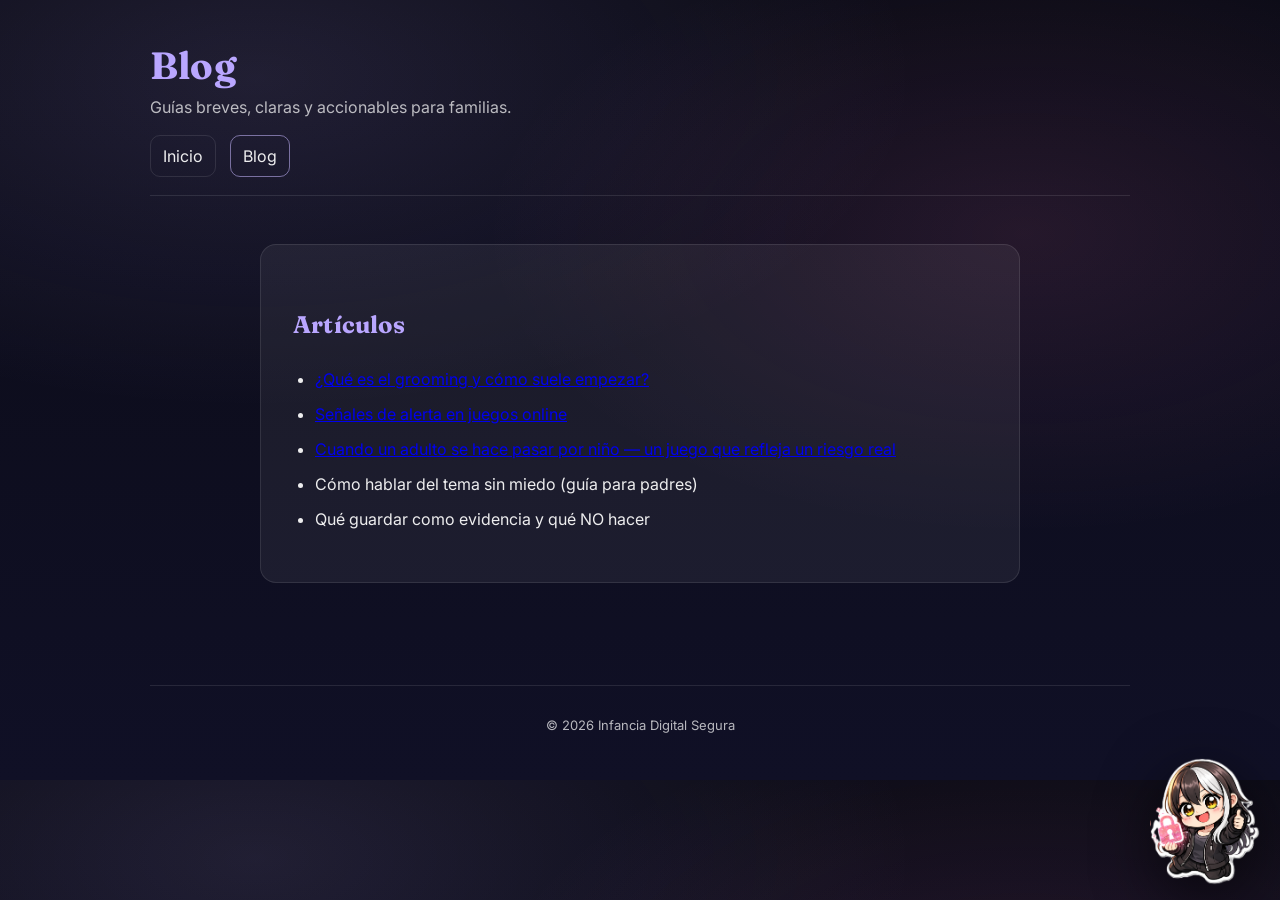
==== blog.html @ 74f25259 "1.5.0 DOMINIO!!!" ====
<!DOCTYPE html>
<html lang="es">
<head>
  <meta charset="UTF-8" />
  <meta name="viewport" content="width=device-width, initial-scale=1.0" />
  <link rel="icon" type="image/png" href="assets/favicon.png">

  <title>Blog | Infancia Digital Segura</title>

  <link rel="canonical" href="https://proyectodeva.com.ar/blog.html">

  <link rel="preconnect" href="https://fonts.googleapis.com">
  <link rel="preconnect" href="https://fonts.gstatic.com" crossorigin>
  <link href="https://fonts.googleapis.com/css2?family=Fraunces:opsz,wght@9..144,600;9..144,700&family=Inter:wght@400;500;600&display=swap" rel="stylesheet">

<meta property="og:title" content="Infancia Digital Segura">
<meta property="og:description" content="Guías claras para familias: señales de alerta, prevención y acompañamiento.">
<meta property="og:type" content="website">
<meta property="og:url" content="https://proyectodeva.com.ar/blog.html">
<meta property="og:image" content="https://proyectodeva.com.ar/assets/og.png">

<meta name="twitter:card" content="summary_large_image">
<meta name="twitter:image" content="https://proyectodeva.com.ar/assets/og.png">
<meta name="twitter:title" content="Infancia Digital Segura">
<meta name="twitter:description" content="Guías claras para familias: señales de alerta, prevención y acompañamiento.">

  <link rel="stylesheet" href="style.css" />

  <script defer src="https://cloud.umami.is/script.js"
        data-website-id="581198da-6746-4ecf-85ae-445f8507fffd">
  </script>
</head>

<body>
<a class="deva-float" href="deva.html" aria-label="Conocer a Deva">
  <img src="assets/deva-sticker.png" alt="Deva, guardiana del proyecto">
</a>

  <header class="container header">
    <div class="brand">
      <h1>Blog</h1>
      <p class="subtitle">Guías breves, claras y accionables para familias.</p>
    </div>

    <nav class="nav">
      <a href="index.html">Inicio</a>
      <a class="active" href="blog.html">Blog</a>
    </nav>
  </header>

  <main class="container">
    <section class="card">
      <h2>Artículos</h2>
      <ul class="list">
        <li>
             <a href="posts/grooming-como-empieza.html">
                 ¿Qué es el grooming y cómo suele empezar?
             </a>
        </li>
        <li>
          <a href="posts/senales-alerta-juegos-online.html">
            Señales de alerta en juegos online
          </a>
        </li>
         <li>
            <a href="posts/adultos-haciendose-pasar-por-ninos.html">
             Cuando un adulto se hace pasar por niño — un juego que refleja un riesgo real
            </a>
      </li>
        <li>Cómo hablar del tema sin miedo (guía para padres)</li>
        <li>Qué guardar como evidencia y qué NO hacer</li>
      </ul>
    </section>
  </main>

  <footer class="container footer">
    <p class="muted small">© <span id="year"></span> Infancia Digital Segura</p>
  </footer>

  <script>
    document.getElementById("year").textContent = new Date().getFullYear();
  </script>
</body>
</html>
---- style.css ----
:root {
  /* Base “noche suave” */
  --bg: #0b0b16;
  --bg-2: #101026;

  /* Superficies/cards */
  --card: rgba(255, 255, 255, 0.06);
  --card-2: rgba(255, 255, 255, 0.08);

  /* Bordes/sombras */
  --border: rgba(255, 255, 255, 0.10);
  --shadow: 0 16px 40px rgba(0, 0, 0, 0.35);

  /* Texto */
  --text: rgba(255, 255, 255, 0.92);
  --muted: rgba(255, 255, 255, 0.70);

  /* Acentos */
  --lavender: #b9a6ff;
  --pink: #ff7bbf;
  --accent: var(--lavender);
  --accent-2: var(--pink);

  /* Glow */
  --glow: 0 0 0 3px rgba(185, 166, 255, 0.18);

  /* Fuentes */
  --font-body: "Inter", system-ui, -apple-system, Segoe UI, Roboto, Arial, sans-serif;
  --font-title: "Fraunces", ui-serif, Georgia, "Times New Roman", serif;
}

h1, h2, h3, .brand h1 {
  font-family: var(--font-title);
  letter-spacing: 0.2px;
}

*{ box-sizing: border-box; }

body{
  margin: 0;
  font-family: var(--font-body); 
  background: radial-gradient(1200px 600px at 20% 10%, rgba(185, 166, 255, 0.12), transparent 55%),
              radial-gradient(900px 500px at 80% 30%, rgba(255, 123, 191, 0.10), transparent 60%),
              linear-gradient(180deg, var(--bg), var(--bg-2));
  color: var(--text);
}


.container{
  width: min(980px, 92%);
  margin: 0 auto;
}

.header{
  padding: 42px 0 18px;
  border-bottom: 1px solid var(--border);
}

.brand h1{
  margin: 0 0 8px;
  color: var(--accent);
  font-size: 38px;
}

.subtitle{
  margin: 0;
  color: var(--muted);
}

.nav{
  margin-top: 18px;
  display: flex;
  gap: 14px;
  flex-wrap: wrap;
}

.nav a{
  color: var(--text);
  text-decoration: none;
  padding: 10px 12px;
  border: 1px solid var(--border);
  border-radius: 10px;
}

.nav a.active{
  border-color: rgba(199,184,255,0.55);
}

main{
  padding: 26px 0 40px;
}

.card{
  background: var(--card);
  border: 1px solid var(--border);
  border-radius: 16px;
  padding: 28px 32px;
  margin: 22px 0;
  line-height: 1.7;
}

.grid{
  display: grid;
  gap: 14px;
  grid-template-columns: repeat(auto-fit, minmax(240px, 1fr));
}

.linkcard{
  display: block;
  color: inherit;
  text-decoration: none;
}

.list{
  margin: 14px 0 20px;
  padding-left: 22px;
}

.list li{
  margin-bottom: 8px;
}

.muted{ color: var(--muted); }
.small{ font-size: 13px; }

.footer{
  padding: 18px 0 34px;
  border-top: 1px solid var(--border);
  text-align: center;
  margin-top: 40px;
}

.footer a{
  color: var(--accent);
  text-decoration: none;
}

.footer-title{
  margin: 0 0 6px;
  color: var(--muted);
  font-weight: bold;
}

h2 {
  margin-top: 32px;
  font-size: 24px;
  color: var(--accent);
}

h3 {
  margin-top: 24px;
  font-size: 18px;
  color: #e4dcff;
}

main.container {
  max-width: 760px;
}

.share-box {
  text-align: center;
  max-width: 600px;
  margin: 40px auto 0 auto;
}

.share-buttons {
  margin-top: 12px;
  display: flex;
  gap: 12px;
  justify-content: center;
  flex-wrap: wrap;
}

.share-buttons button {
  background: var(--accent);
  border: none;
  padding: 10px 16px;
  border-radius: 8px;
  cursor: pointer;
  font-weight: 600;
  color: #111;
  transition: 0.2s ease;
}

.share-buttons button:hover {
  transform: translateY(-2px);
  opacity: 0.9;
}

.kicker{
  margin: 0 0 6px 0;
  font-size: 0.95rem;
  color: var(--pink, #ff7bbd);
  letter-spacing: .08em;
  text-transform: uppercase;
}

.deva-float{
  position: fixed;
  right: 20px;
  bottom: 20px;
  z-index: 1000;
  width: 110px;
  height: 110px;
  display: flex;
  align-items: center;
  justify-content: center;
  transition: transform .2s ease;
}

.deva-float img{
  width: 100%;
  height: auto;
  filter: drop-shadow(0 15px 30px rgba(0,0,0,.6));
}

.deva-float:hover{
  transform: scale(1.08);
}
.hero-layout{
  display: flex;
  align-items: center;
  gap: 32px;
}

.hero-image img{
  width: 250px;
  height: auto;
}

.hero-text{
  max-width: 600px;
}

@media (max-width: 900px){
  .hero-layout{
    flex-direction: column;
    text-align: center;
    gap: 16px;
  }

  .hero-image img{
    width: 200px;
  }
}

/* ===== Página secreta de Deva (Easter Egg) ===== */

.secret-wrap{
  position: relative;
}

.secret-title{
  display: flex;
  align-items: center;
  gap: 12px;
}

.secret-badge{
  font-size: .85rem;
  letter-spacing: .12em;
  text-transform: uppercase;
  color: rgba(255, 180, 220, .95);
}

.playful{
  border: 1px dashed rgba(255,255,255,.18);
}

.deva-row{
  display: flex;
  align-items: center;
  gap: 18px;
}

.deva-row img{
  width: 110px;
  height: auto;
  filter: drop-shadow(0 12px 26px rgba(0,0,0,.55));
}

.note{
  margin-top: 12px;
  padding: 10px 12px;
  border-radius: 14px;
  background: rgba(255, 255, 255, 0.05);
  border: 1px solid rgba(255,255,255,.10);
  font-size: .95rem;
}

.smallchip{
  display: inline-block;
  padding: 6px 10px;
  border-radius: 999px;
  background: rgba(255,255,255,.06);
  border: 1px solid rgba(255,255,255,.10);
  font-size: .9rem;
  margin: 6px 6px 0 0;
}

.secret-grid{
  display: grid;
  grid-template-columns: 1fr 1fr;
  gap: 18px;
}

@media (max-width: 900px){
  .secret-grid{
    grid-template-columns: 1fr;
  }
}

/* Deva pequeña al lado del título */

.secret-title{
  display: flex;
  align-items: center;
  gap: 14px;
}

.title-deva{
  width: 60px;
  height: auto;
  filter: drop-shadow(0 8px 18px rgba(0,0,0,.5));
}
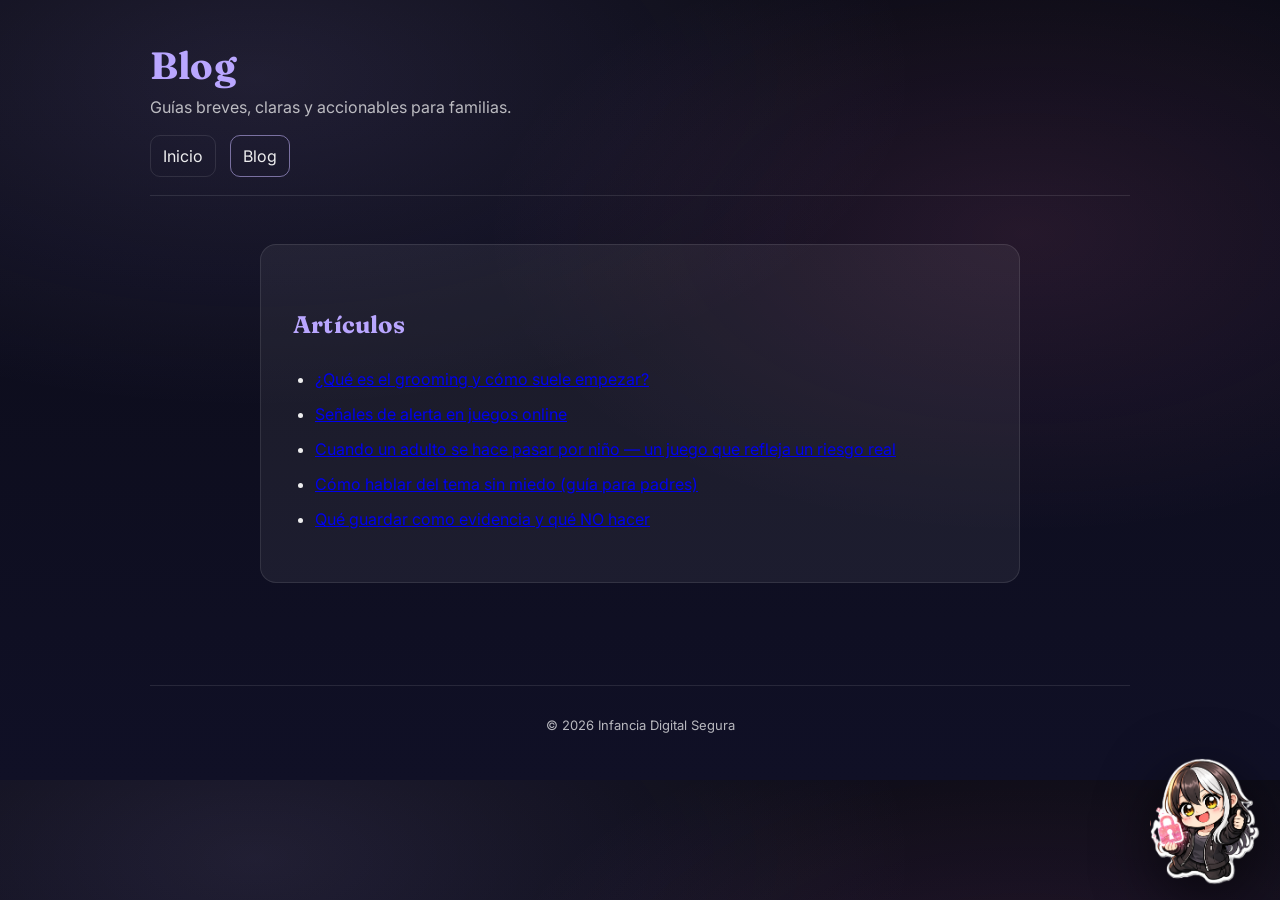
==== commit b54700ee: "v1.6.0 ## [v1.6.0] - 21/03/2026 ### Agregado -Se agregas redes sociales -nuevo blog "como-hablar-sin" ====
--- a/blog.html
+++ b/blog.html
@@ -43,7 +43,7 @@
     </div>
 
     <nav class="nav">
-      <a href="index.html">Inicio</a>
+      <a href="/">Inicio</a>
       <a class="active" href="blog.html">Blog</a>
     </nav>
   </header>
@@ -66,9 +66,17 @@
             <a href="posts/adultos-haciendose-pasar-por-ninos.html">
              Cuando un adulto se hace pasar por niño — un juego que refleja un riesgo real
             </a>
-      </li>
-        <li>Cómo hablar del tema sin miedo (guía para padres)</li>
-        <li>Qué guardar como evidencia y qué NO hacer</li>
+        </li>
+          <li>
+            <a href="posts/como-hablar-sin-miedo.html">
+             Cómo hablar del tema sin miedo (guía para padres)
+            </a>
+        </li>
+        <li>
+          <a href="posts/que-guardar-como-evidencia.html">
+            Qué guardar como evidencia y qué NO hacer
+          </a>
+        </li>
       </ul>
     </section>
   </main>
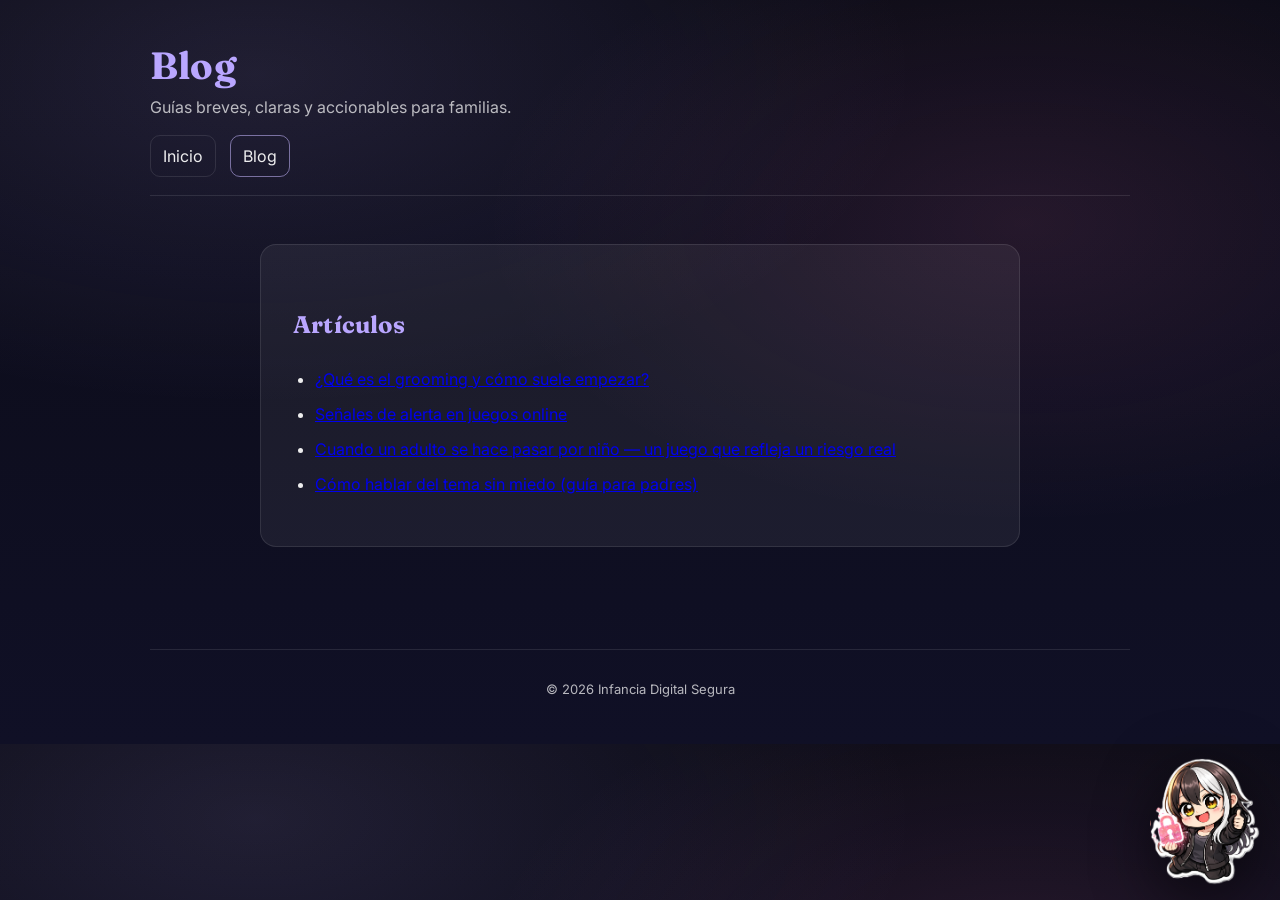
==== commit f9d44166: "Update blog.html" ====
--- a/blog.html
+++ b/blog.html
@@ -72,11 +72,6 @@
              Cómo hablar del tema sin miedo (guía para padres)
             </a>
         </li>
-        <li>
-          <a href="posts/que-guardar-como-evidencia.html">
-            Qué guardar como evidencia y qué NO hacer
-          </a>
-        </li>
       </ul>
     </section>
   </main>
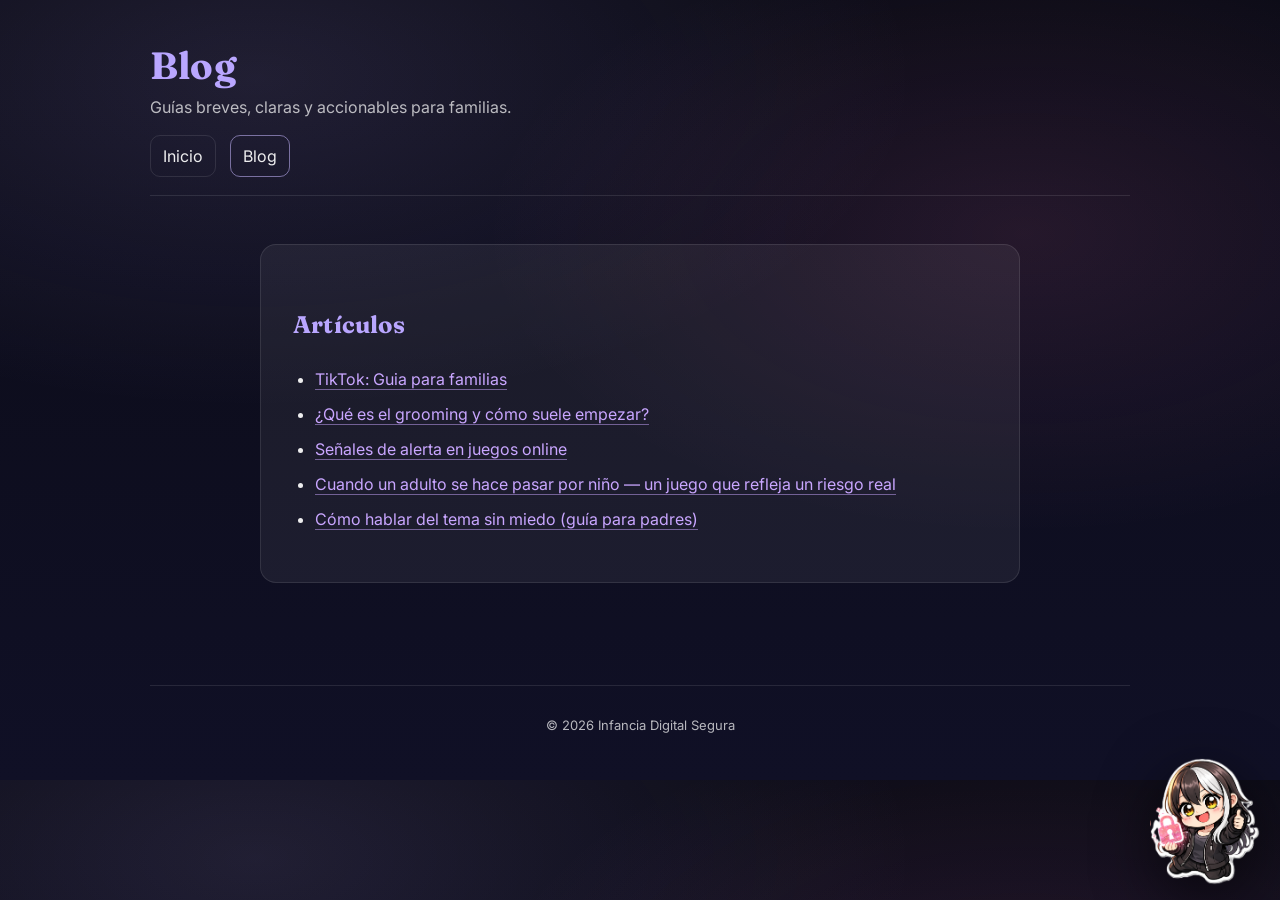
==== commit a0476fdb: "1.6.4" ====
--- a/blog.html
+++ b/blog.html
@@ -53,6 +53,11 @@
       <h2>Artículos</h2>
       <ul class="list">
         <li>
+          <a href="posts/guia-tiktok-para-familias.html">
+            TikTok: Guia para familias
+          </a>
+        </li>
+        <li>
              <a href="posts/grooming-como-empieza.html">
                  ¿Qué es el grooming y cómo suele empezar?
              </a>
--- a/style.css
+++ b/style.css
@@ -1,41 +1,47 @@
+/* =========================
+   🎨 VARIABLES
+========================= */
 :root {
-  /* Base “noche suave” */
+  /* fondo */
   --bg: #0b0b16;
   --bg-2: #101026;
 
-  /* Superficies/cards */
+  /* cards */
   --card: rgba(255, 255, 255, 0.06);
   --card-2: rgba(255, 255, 255, 0.08);
 
-  /* Bordes/sombras */
+  /* bordes */
   --border: rgba(255, 255, 255, 0.10);
   --shadow: 0 16px 40px rgba(0, 0, 0, 0.35);
 
-  /* Texto */
+  /* texto */
   --text: rgba(255, 255, 255, 0.92);
   --muted: rgba(255, 255, 255, 0.70);
 
-  /* Acentos */
+  /* colores */
   --lavender: #b9a6ff;
   --pink: #ff7bbf;
   --accent: var(--lavender);
   --accent-2: var(--pink);
 
-  /* Glow */
+  /* glow */
   --glow: 0 0 0 3px rgba(185, 166, 255, 0.18);
 
-  /* Fuentes */
+  /* fuentes */
   --font-body: "Inter", system-ui, -apple-system, Segoe UI, Roboto, Arial, sans-serif;
   --font-title: "Fraunces", ui-serif, Georgia, "Times New Roman", serif;
 }
 
+/* títulos */
 h1, h2, h3, .brand h1 {
   font-family: var(--font-title);
-  letter-spacing: 0.2px;
-}
-
+    letter-spacing: 0.2px;
+}
+
+/* reset */
 *{ box-sizing: border-box; }
 
+/* fondo general */
 body{
   margin: 0;
   font-family: var(--font-body); 
@@ -45,28 +51,32 @@
   color: var(--text);
 }
 
-
+/* contenedor */
 .container{
   width: min(980px, 92%);
   margin: 0 auto;
 }
 
+/* header */
 .header{
   padding: 42px 0 18px;
   border-bottom: 1px solid var(--border);
 }
 
+/* título principal */
 .brand h1{
   margin: 0 0 8px;
   color: var(--accent);
   font-size: 38px;
 }
 
+/* subtítulo */
 .subtitle{
   margin: 0;
   color: var(--muted);
 }
 
+/* navegación */
 .nav{
   margin-top: 18px;
   display: flex;
@@ -86,10 +96,12 @@
   border-color: rgba(199,184,255,0.55);
 }
 
+/* main */
 main{
   padding: 26px 0 40px;
 }
 
+/* cards */
 .card{
   background: var(--card);
   border: 1px solid var(--border);
@@ -99,18 +111,33 @@
   line-height: 1.7;
 }
 
+/* grilla */
 .grid{
   display: grid;
   gap: 14px;
   grid-template-columns: repeat(auto-fit, minmax(240px, 1fr));
 }
 
-.linkcard{
+/* card clickeable */
+.linkcard,
+.linkcard:visited,
+.linkcard:hover,
+.linkcard:active {
   display: block;
   color: inherit;
   text-decoration: none;
-}
-
+  border-bottom: none;
+}
+
+.linkcard h3 {
+  color: #e4dcff;
+}
+
+.linkcard p {
+  color: var(--muted);
+}
+
+/* listas */
 .list{
   margin: 14px 0 20px;
   padding-left: 22px;
@@ -120,14 +147,16 @@
   margin-bottom: 8px;
 }
 
+/* texto secundario */
 .muted{ color: var(--muted); }
 .small{ font-size: 13px; }
 
+/* footer */
 .footer{
   padding: 18px 0 34px;
   border-top: 1px solid var(--border);
   text-align: center;
-  margin-top: 40px;
+ margin-top: 40px;
 }
 
 .footer a{
@@ -195,6 +224,7 @@
   text-transform: uppercase;
 }
 
+/* Deva flotante */
 .deva-float{
   position: fixed;
   right: 20px;
@@ -217,6 +247,16 @@
 .deva-float:hover{
   transform: scale(1.08);
 }
+
+.deva-float,
+.deva-float:visited,
+.deva-float:hover,
+.deva-float:active {
+  text-decoration: none;
+  border-bottom: none;
+}
+
+/* layout hero */
 .hero-layout{
   display: flex;
   align-items: center;
@@ -232,6 +272,7 @@
   max-width: 600px;
 }
 
+/* responsive */
 @media (max-width: 900px){
   .hero-layout{
     flex-direction: column;
@@ -239,11 +280,10 @@
     gap: 16px;
   }
 
-  .hero-image img{
+    .hero-image img{
     width: 200px;
   }
 }
-
 /* ===== Página secreta de Deva (Easter Egg) ===== */
 
 .secret-wrap{
@@ -322,4 +362,79 @@
   width: 60px;
   height: auto;
   filter: drop-shadow(0 8px 18px rgba(0,0,0,.5));
+}
+
+
+/* =========================
+   🔗 LINKS
+========================= */
+
+/* todos los links */
+a {
+  color: #c9a6ff;
+  text-decoration: none;
+  border-bottom: 1px solid rgba(201, 166, 255, 0.5);
+}
+
+/* visitados */
+a:visited {
+  color: rgba(201, 166, 255, 0.7);
+}
+
+/* click */
+a:active {
+  border-bottom: 1px solid #f0d4ff;
+}
+
+/* hover */
+a:hover {
+  color: #f0d4ff; 
+  text-decoration: underline;
+}
+
+/* links del blog */
+.list a,
+.list a:visited {
+  color: #c9a6ff;
+}
+
+/* =========================
+   🔘 BOTÓN (CAFECITO / MAIL)
+========================= */
+
+/* base */
+.btn-mail {
+  display: inline-block;
+  margin-top: 12px;
+  padding: 10px 18px;
+
+  background: linear-gradient(135deg, #e6c1ff, #b57edc);
+  color: #1a1a2e;
+
+  border-radius: 10px;
+  text-decoration: none;
+  font-weight: 600;
+  font-size: 14px;
+
+  box-shadow: 0 4px 12px rgba(181, 126, 220, 0.3);
+  transition: all 0.2s ease;
+}
+
+/* evita que <a> lo rompa */
+.btn-mail,
+.btn-mail:visited {
+  color: #1a1a2e;
+  border-bottom: none;
+}
+
+/* hover */
+.btn-mail:hover {
+  color: #1a1a2e;
+  text-decoration: none;
+  transform: translateY(-2px);
+}
+
+/* click */
+.btn-mail:active {
+  transform: translateY(0);
 }
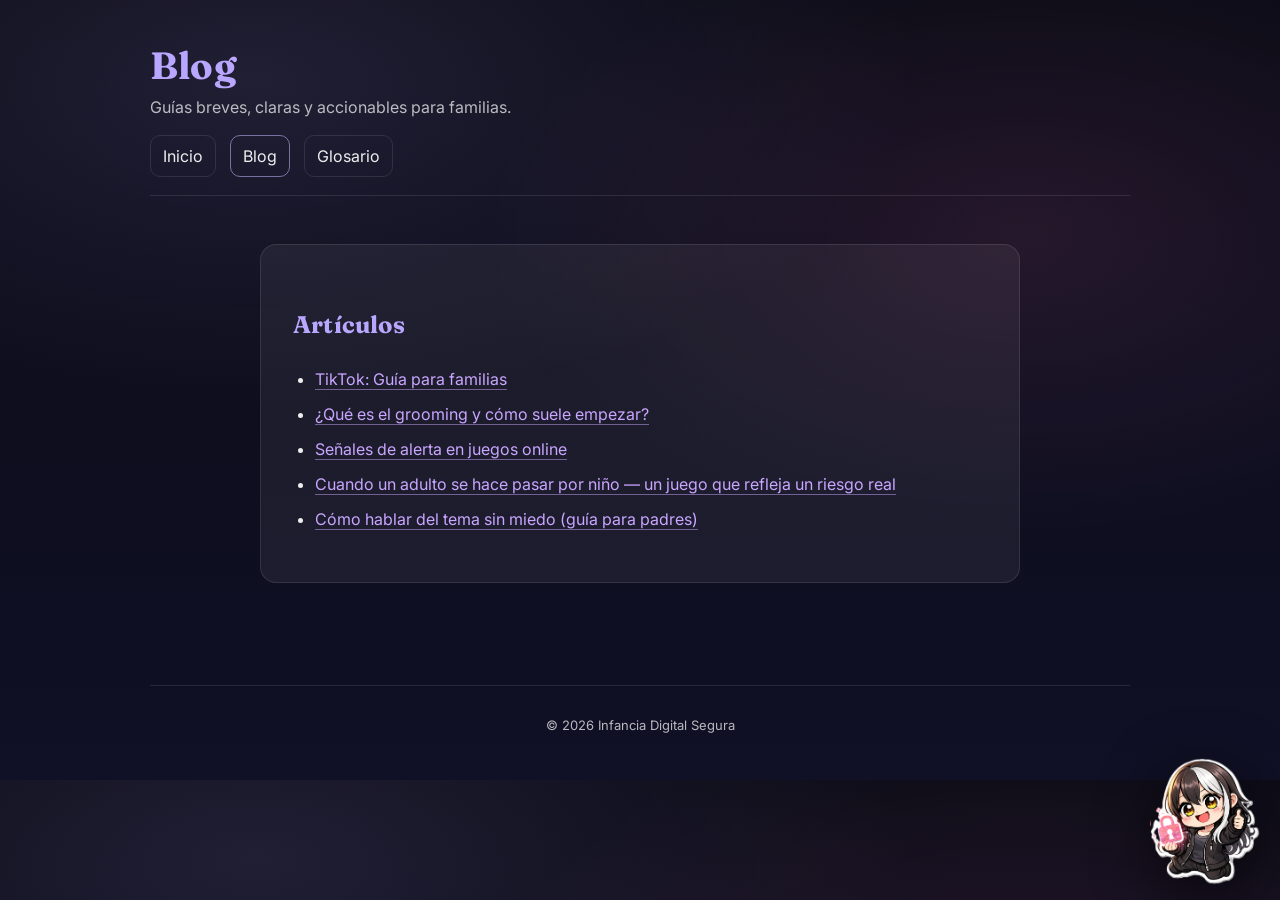
==== commit ee311c50: "1.7.0 - Add glossary page and site updates Introduce a new glosario.html (glossary) with searchable " ====
--- a/blog.html
+++ b/blog.html
@@ -1,92 +1,115 @@
-<!DOCTYPE html>
+<!doctype html>
 <html lang="es">
-<head>
-  <meta charset="UTF-8" />
-  <meta name="viewport" content="width=device-width, initial-scale=1.0" />
-  <link rel="icon" type="image/png" href="assets/favicon.png">
+  <head>
+    <meta charset="UTF-8" />
+    <meta name="viewport" content="width=device-width, initial-scale=1.0" />
+    <link rel="icon" type="image/png" href="assets/favicon.png" />
 
-  <title>Blog | Infancia Digital Segura</title>
+    <title>Blog | Infancia Digital Segura</title>
 
-  <link rel="canonical" href="https://proyectodeva.com.ar/blog.html">
+    <link rel="canonical" href="https://proyectodeva.com.ar/blog.html" />
 
-  <link rel="preconnect" href="https://fonts.googleapis.com">
-  <link rel="preconnect" href="https://fonts.gstatic.com" crossorigin>
-  <link href="https://fonts.googleapis.com/css2?family=Fraunces:opsz,wght@9..144,600;9..144,700&family=Inter:wght@400;500;600&display=swap" rel="stylesheet">
+    <link rel="preconnect" href="https://fonts.googleapis.com" />
+    <link rel="preconnect" href="https://fonts.gstatic.com" crossorigin />
+    <link
+      href="https://fonts.googleapis.com/css2?family=Fraunces:opsz,wght@9..144,600;9..144,700&family=Inter:wght@400;500;600&display=swap"
+      rel="stylesheet"
+    />
 
-<meta property="og:title" content="Infancia Digital Segura">
-<meta property="og:description" content="Guías claras para familias: señales de alerta, prevención y acompañamiento.">
-<meta property="og:type" content="website">
-<meta property="og:url" content="https://proyectodeva.com.ar/blog.html">
-<meta property="og:image" content="https://proyectodeva.com.ar/assets/og.png">
+    <meta property="og:title" content="Infancia Digital Segura" />
+    <meta
+      property="og:description"
+      content="Guías claras para familias: señales de alerta, prevención y acompañamiento."
+    />
+    <meta property="og:type" content="website" />
+    <meta property="og:url" content="https://proyectodeva.com.ar/blog.html" />
+    <meta
+      property="og:image"
+      content="https://proyectodeva.com.ar/assets/og.png"
+    />
 
-<meta name="twitter:card" content="summary_large_image">
-<meta name="twitter:image" content="https://proyectodeva.com.ar/assets/og.png">
-<meta name="twitter:title" content="Infancia Digital Segura">
-<meta name="twitter:description" content="Guías claras para familias: señales de alerta, prevención y acompañamiento.">
+    <meta name="twitter:card" content="summary_large_image" />
+    <meta
+      name="twitter:image"
+      content="https://proyectodeva.com.ar/assets/og.png"
+    />
+    <meta name="twitter:title" content="Infancia Digital Segura" />
+    <meta
+      name="twitter:description"
+      content="Guías claras para familias: señales de alerta, prevención y acompañamiento."
+    />
 
-  <link rel="stylesheet" href="style.css" />
+    <link rel="stylesheet" href="style.css" />
 
-  <script defer src="https://cloud.umami.is/script.js"
-        data-website-id="581198da-6746-4ecf-85ae-445f8507fffd">
-  </script>
-</head>
+    <script
+      defer
+      src="https://cloud.umami.is/script.js"
+      data-website-id="581198da-6746-4ecf-85ae-445f8507fffd"
+    ></script>
+  </head>
 
-<body>
-<a class="deva-float" href="deva.html" aria-label="Conocer a Deva">
-  <img src="assets/deva-sticker.png" alt="Deva, guardiana del proyecto">
-</a>
+  <body>
+    <a class="deva-float" href="deva.html" aria-label="Conocer a Deva">
+      <img src="assets/deva-sticker.png" alt="Deva, guardiana del proyecto" />
+    </a>
 
-  <header class="container header">
-    <div class="brand">
-      <h1>Blog</h1>
-      <p class="subtitle">Guías breves, claras y accionables para familias.</p>
-    </div>
+    <header class="container header">
+      <div class="brand">
+        <h1>Blog</h1>
+        <p class="subtitle">
+          Guías breves, claras y accionables para familias.
+        </p>
+      </div>
 
-    <nav class="nav">
-      <a href="/">Inicio</a>
-      <a class="active" href="blog.html">Blog</a>
-    </nav>
-  </header>
+      <nav class="nav">
+        <a href="/">Inicio</a>
+        <a class="active" href="blog.html">Blog</a>
+        <a href="glosario.html" class="btn">Glosario</a>
+      </nav>
+    </header>
 
-  <main class="container">
-    <section class="card">
-      <h2>Artículos</h2>
-      <ul class="list">
-        <li>
-          <a href="posts/guia-tiktok-para-familias.html">
-            TikTok: Guia para familias
-          </a>
-        </li>
-        <li>
-             <a href="posts/grooming-como-empieza.html">
-                 ¿Qué es el grooming y cómo suele empezar?
-             </a>
-        </li>
-        <li>
-          <a href="posts/senales-alerta-juegos-online.html">
-            Señales de alerta en juegos online
-          </a>
-        </li>
-         <li>
+    <main class="container">
+      <section class="card">
+        <h2>Artículos</h2>
+        <ul class="list">
+          <li>
+            <a href="posts/guia-tiktok-para-familias.html">
+              TikTok: Guía para familias
+            </a>
+          </li>
+          <li>
+            <a href="posts/grooming-como-empieza.html">
+              ¿Qué es el grooming y cómo suele empezar?
+            </a>
+          </li>
+          <li>
+            <a href="posts/senales-alerta-juegos-online.html">
+              Señales de alerta en juegos online
+            </a>
+          </li>
+          <li>
             <a href="posts/adultos-haciendose-pasar-por-ninos.html">
-             Cuando un adulto se hace pasar por niño — un juego que refleja un riesgo real
+              Cuando un adulto se hace pasar por niño — un juego que refleja un
+              riesgo real
             </a>
-        </li>
+          </li>
           <li>
             <a href="posts/como-hablar-sin-miedo.html">
-             Cómo hablar del tema sin miedo (guía para padres)
+              Cómo hablar del tema sin miedo (guía para padres)
             </a>
-        </li>
-      </ul>
-    </section>
-  </main>
+          </li>
+        </ul>
+      </section>
+    </main>
 
-  <footer class="container footer">
-    <p class="muted small">© <span id="year"></span> Infancia Digital Segura</p>
-  </footer>
+    <footer class="container footer">
+      <p class="muted small">
+        © <span id="year"></span> Infancia Digital Segura
+      </p>
+    </footer>
 
-  <script>
-    document.getElementById("year").textContent = new Date().getFullYear();
-  </script>
-</body>
-</html>+    <script>
+      document.getElementById("year").textContent = new Date().getFullYear();
+    </script>
+  </body>
+</html>
--- a/style.css
+++ b/style.css
@@ -437,4 +437,91 @@
 /* click */
 .btn-mail:active {
   transform: translateY(0);
+}
+
+/* Glosario */
+
+.glossary-search {
+  width: 100%;
+  margin-top: 0.75rem;
+  padding: 0.9rem 1rem;
+  border-radius: 14px;
+  border: 1px solid rgba(201, 170, 255, 0.18);
+  background: rgba(255, 255, 255, 0.04);
+  color: inherit;
+  font: inherit;
+  outline: none;
+}
+
+.glossary-search::placeholder {
+  color: rgba(255, 255, 255, 0.45);
+}
+
+.glossary-search:focus {
+  border-color: rgba(201, 170, 255, 0.4);
+  box-shadow: 0 0 0 3px rgba(201, 170, 255, 0.08);
+}
+
+.glossary-empty {
+  margin-top: 0.8rem;
+}
+
+.glossary-list {
+  display: grid;
+  gap: 0.9rem;
+  margin-top: 1rem;
+}
+
+.glossary-item {
+  border: 1px solid rgba(201, 170, 255, 0.12);
+  border-radius: 16px;
+  background: rgba(255, 255, 255, 0.025);
+  overflow: hidden;
+}
+
+.glossary-item summary {
+  cursor: pointer;
+  list-style: none;
+  padding: 1rem 1.2rem;
+  font-weight: 600;
+  position: relative;
+}
+
+.glossary-item summary::-webkit-details-marker {
+  display: none;
+}
+
+.glossary-item summary::after {
+  content: "+";
+  position: absolute;
+  right: 1.2rem;
+  top: 50%;
+  transform: translateY(-50%);
+  opacity: 0.8;
+}
+
+.glossary-item[open] summary::after {
+  content: "–";
+}
+
+.glossary-item p {
+  padding: 0 1.2rem 1rem;
+  margin: 0;
+}
+
+.glossary-intro {
+  margin: 0.5rem 0 1rem;
+  max-width: 760px;
+}
+.glossary-letter {
+  margin: 1.6rem 0 0.6rem;
+  font-family: "Fraunces", serif;
+  font-size: 1.2rem;
+  color: #ffb9ea;
+  opacity: 0.95;
+  letter-spacing: 0.05em;
+}
+.glossary-item:hover {
+  border-color: rgba(201, 170, 255, 0.3);
+  background: rgba(255, 255, 255, 0.04);
 }
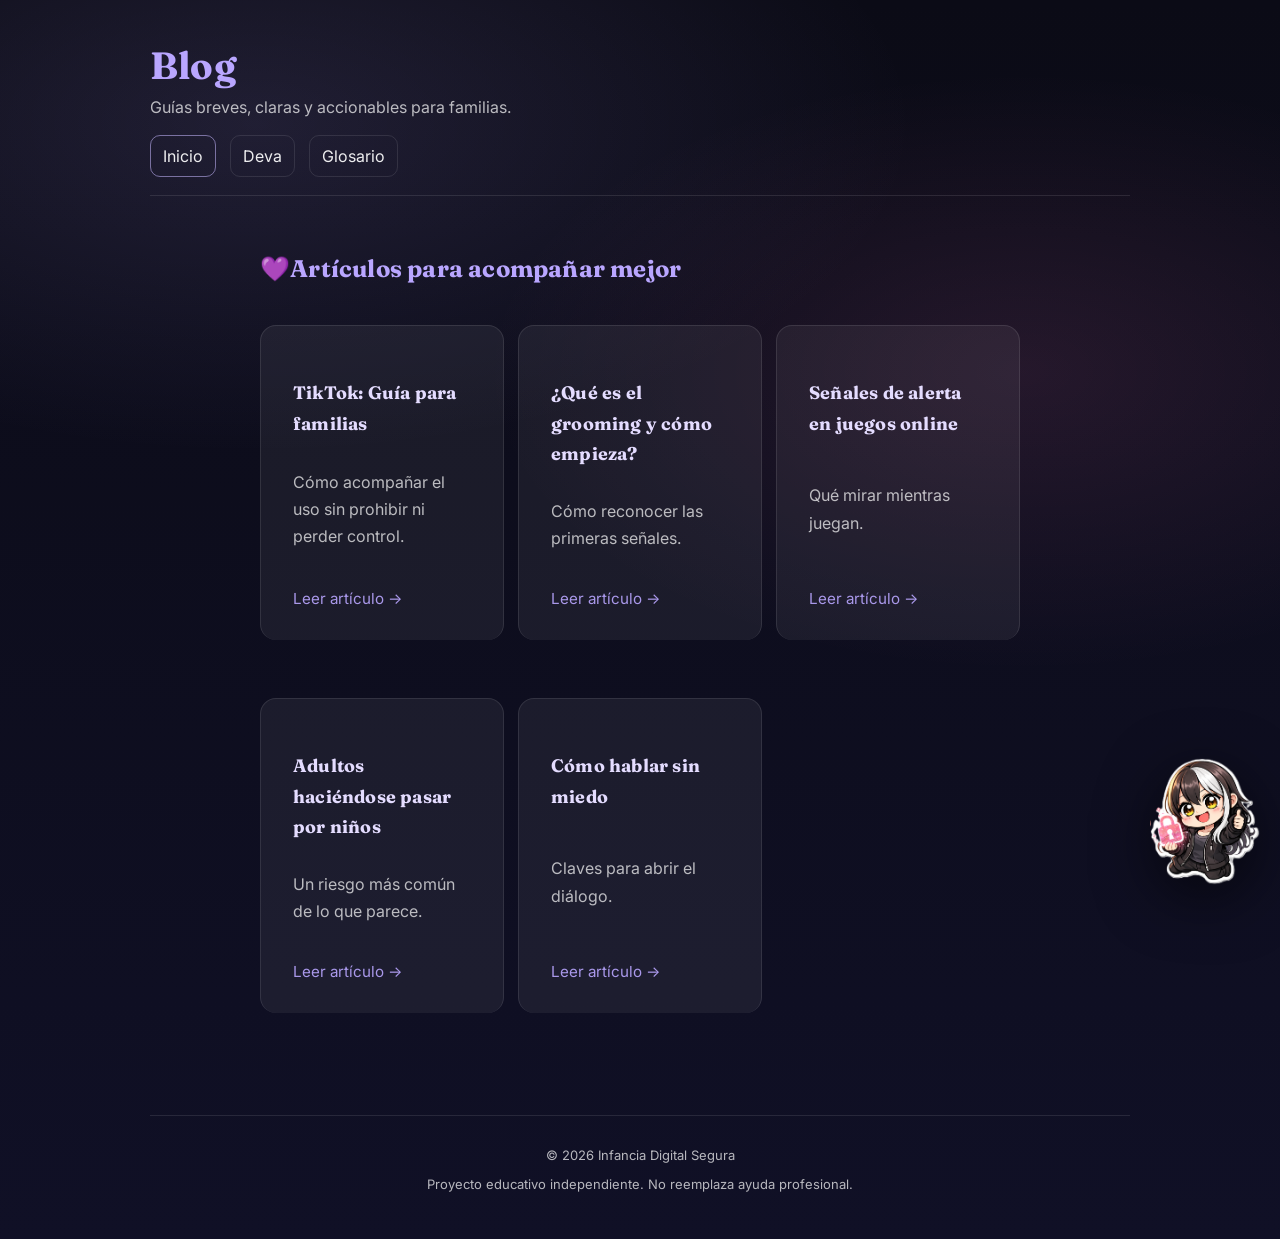
==== commit 27961ba6: "chatbot v2: intents + mejora de respuestas" ====
--- a/blog.html
+++ b/blog.html
@@ -16,7 +16,7 @@
       rel="stylesheet"
     />
 
-    <meta property="og:title" content="Infancia Digital Segura" />
+    <meta property="og:title" content="Blog | Infancia Digital Segura" />
     <meta
       property="og:description"
       content="Guías claras para familias: señales de alerta, prevención y acompañamiento."
@@ -33,13 +33,14 @@
       name="twitter:image"
       content="https://proyectodeva.com.ar/assets/og.png"
     />
-    <meta name="twitter:title" content="Infancia Digital Segura" />
+    <meta name="twitter:title" content="Blog | Infancia Digital Segura" />
     <meta
       name="twitter:description"
       content="Guías claras para familias: señales de alerta, prevención y acompañamiento."
     />
 
     <link rel="stylesheet" href="style.css" />
+    <link rel="stylesheet" href="chatbot.css" />
 
     <script
       defer
@@ -49,7 +50,13 @@
   </head>
 
   <body>
-    <a class="deva-float" href="deva.html" aria-label="Conocer a Deva">
+    <!-- Deva flotante -->
+    <a
+      class="deva-float"
+      href="#"
+      onclick="openChatFromFloat(event)"
+      aria-label="Hablar con Deva"
+    >
       <img src="assets/deva-sticker.png" alt="Deva, guardiana del proyecto" />
     </a>
 
@@ -62,54 +69,80 @@
       </div>
 
       <nav class="nav">
-        <a href="/">Inicio</a>
-        <a class="active" href="blog.html">Blog</a>
+        <a class="active" href="/">Inicio</a>
+        <a href="deva.html" class="btn">Deva</a>
         <a href="glosario.html" class="btn">Glosario</a>
       </nav>
     </header>
 
     <main class="container">
-      <section class="card">
-        <h2>Artículos</h2>
-        <ul class="list">
-          <li>
-            <a href="posts/guia-tiktok-para-familias.html">
-              TikTok: Guía para familias
-            </a>
-          </li>
-          <li>
-            <a href="posts/grooming-como-empieza.html">
-              ¿Qué es el grooming y cómo suele empezar?
-            </a>
-          </li>
-          <li>
-            <a href="posts/senales-alerta-juegos-online.html">
-              Señales de alerta en juegos online
-            </a>
-          </li>
-          <li>
-            <a href="posts/adultos-haciendose-pasar-por-ninos.html">
-              Cuando un adulto se hace pasar por niño — un juego que refleja un
-              riesgo real
-            </a>
-          </li>
-          <li>
-            <a href="posts/como-hablar-sin-miedo.html">
-              Cómo hablar del tema sin miedo (guía para padres)
-            </a>
-          </li>
-        </ul>
+      <section class="blog-section">
+        <h2>💜Artículos para acompañar mejor</h2>
+
+        <div class="grid">
+          <a
+            class="card linkcard blog-card"
+            href="posts/guia-tiktok-para-familias.html"
+          >
+            <h3>TikTok: Guía para familias</h3>
+            <p>Cómo acompañar el uso sin prohibir ni perder control.</p>
+            <span class="post-readmore">Leer artículo →</span>
+          </a>
+
+          <a
+            class="card linkcard blog-card"
+            href="posts/grooming-como-empieza.html"
+          >
+            <h3>¿Qué es el grooming y cómo empieza?</h3>
+            <p>Cómo reconocer las primeras señales.</p>
+            <span class="post-readmore">Leer artículo →</span>
+          </a>
+
+          <a
+            class="card linkcard blog-card"
+            href="posts/senales-alerta-juegos-online.html"
+          >
+            <h3>Señales de alerta en juegos online</h3>
+            <p>Qué mirar mientras juegan.</p>
+            <span class="post-readmore">Leer artículo →</span>
+          </a>
+
+          <a
+            class="card linkcard blog-card"
+            href="posts/adultos-haciendose-pasar-por-ninos.html"
+          >
+            <h3>Adultos haciéndose pasar por niños</h3>
+            <p>Un riesgo más común de lo que parece.</p>
+            <span class="post-readmore">Leer artículo →</span>
+          </a>
+
+          <a
+            class="card linkcard blog-card"
+            href="posts/como-hablar-sin-miedo.html"
+          >
+            <h3>Cómo hablar sin miedo</h3>
+            <p>Claves para abrir el diálogo.</p>
+            <span class="post-readmore">Leer artículo →</span>
+          </a>
+        </div>
       </section>
     </main>
 
     <footer class="container footer">
-      <p class="muted small">
-        © <span id="year"></span> Infancia Digital Segura
-      </p>
+      <div>
+        <p class="muted small">
+          © <span id="year"></span> Infancia Digital Segura
+        </p>
+        <p class="muted small">
+          Proyecto educativo independiente. No reemplaza ayuda profesional.
+        </p>
+      </div>
     </footer>
 
     <script>
       document.getElementById("year").textContent = new Date().getFullYear();
     </script>
+
+    <script src="chatbot.js"></script>
   </body>
 </html>
--- a/style.css
+++ b/style.css
@@ -11,12 +11,12 @@
   --card-2: rgba(255, 255, 255, 0.08);
 
   /* bordes */
-  --border: rgba(255, 255, 255, 0.10);
+  --border: rgba(255, 255, 255, 0.1);
   --shadow: 0 16px 40px rgba(0, 0, 0, 0.35);
 
   /* texto */
   --text: rgba(255, 255, 255, 0.92);
-  --muted: rgba(255, 255, 255, 0.70);
+  --muted: rgba(255, 255, 255, 0.7);
 
   /* colores */
   --lavender: #b9a6ff;
@@ -28,63 +28,78 @@
   --glow: 0 0 0 3px rgba(185, 166, 255, 0.18);
 
   /* fuentes */
-  --font-body: "Inter", system-ui, -apple-system, Segoe UI, Roboto, Arial, sans-serif;
+  --font-body:
+    "Inter", system-ui, -apple-system, Segoe UI, Roboto, Arial, sans-serif;
   --font-title: "Fraunces", ui-serif, Georgia, "Times New Roman", serif;
 }
 
 /* títulos */
-h1, h2, h3, .brand h1 {
+h1,
+h2,
+h3,
+.brand h1 {
   font-family: var(--font-title);
-    letter-spacing: 0.2px;
+  letter-spacing: 0.2px;
 }
 
 /* reset */
-*{ box-sizing: border-box; }
+* {
+  box-sizing: border-box;
+}
 
 /* fondo general */
-body{
+body {
   margin: 0;
-  font-family: var(--font-body); 
-  background: radial-gradient(1200px 600px at 20% 10%, rgba(185, 166, 255, 0.12), transparent 55%),
-              radial-gradient(900px 500px at 80% 30%, rgba(255, 123, 191, 0.10), transparent 60%),
-              linear-gradient(180deg, var(--bg), var(--bg-2));
+  font-family: var(--font-body);
+  background:
+    radial-gradient(
+      1200px 600px at 20% 10%,
+      rgba(185, 166, 255, 0.12),
+      transparent 55%
+    ),
+    radial-gradient(
+      900px 500px at 80% 30%,
+      rgba(255, 123, 191, 0.1),
+      transparent 60%
+    ),
+    linear-gradient(180deg, var(--bg), var(--bg-2));
   color: var(--text);
 }
 
 /* contenedor */
-.container{
+.container {
   width: min(980px, 92%);
   margin: 0 auto;
 }
 
 /* header */
-.header{
+.header {
   padding: 42px 0 18px;
   border-bottom: 1px solid var(--border);
 }
 
 /* título principal */
-.brand h1{
+.brand h1 {
   margin: 0 0 8px;
   color: var(--accent);
   font-size: 38px;
 }
 
 /* subtítulo */
-.subtitle{
+.subtitle {
   margin: 0;
   color: var(--muted);
 }
 
 /* navegación */
-.nav{
+.nav {
   margin-top: 18px;
   display: flex;
   gap: 14px;
   flex-wrap: wrap;
 }
 
-.nav a{
+.nav a {
   color: var(--text);
   text-decoration: none;
   padding: 10px 12px;
@@ -92,17 +107,17 @@
   border-radius: 10px;
 }
 
-.nav a.active{
-  border-color: rgba(199,184,255,0.55);
+.nav a.active {
+  border-color: rgba(199, 184, 255, 0.55);
 }
 
 /* main */
-main{
+main {
   padding: 26px 0 40px;
 }
 
 /* cards */
-.card{
+.card {
   background: var(--card);
   border: 1px solid var(--border);
   border-radius: 16px;
@@ -112,7 +127,7 @@
 }
 
 /* grilla */
-.grid{
+.grid {
   display: grid;
   gap: 14px;
   grid-template-columns: repeat(auto-fit, minmax(240px, 1fr));
@@ -138,33 +153,37 @@
 }
 
 /* listas */
-.list{
+.list {
   margin: 14px 0 20px;
   padding-left: 22px;
 }
 
-.list li{
+.list li {
   margin-bottom: 8px;
 }
 
 /* texto secundario */
-.muted{ color: var(--muted); }
-.small{ font-size: 13px; }
+.muted {
+  color: var(--muted);
+}
+.small {
+  font-size: 13px;
+}
 
 /* footer */
-.footer{
+.footer {
   padding: 18px 0 34px;
   border-top: 1px solid var(--border);
   text-align: center;
- margin-top: 40px;
-}
-
-.footer a{
+  margin-top: 40px;
+}
+
+.footer a {
   color: var(--accent);
   text-decoration: none;
 }
 
-.footer-title{
+.footer-title {
   margin: 0 0 6px;
   color: var(--muted);
   font-weight: bold;
@@ -216,16 +235,16 @@
   opacity: 0.9;
 }
 
-.kicker{
+.kicker {
   margin: 0 0 6px 0;
   font-size: 0.95rem;
   color: var(--pink, #ff7bbd);
-  letter-spacing: .08em;
+  letter-spacing: 0.08em;
   text-transform: uppercase;
 }
 
 /* Deva flotante */
-.deva-float{
+.deva-float {
   position: fixed;
   right: 20px;
   bottom: 20px;
@@ -235,16 +254,16 @@
   display: flex;
   align-items: center;
   justify-content: center;
-  transition: transform .2s ease;
-}
-
-.deva-float img{
+  transition: transform 0.2s ease;
+}
+
+.deva-float img {
   width: 100%;
   height: auto;
-  filter: drop-shadow(0 15px 30px rgba(0,0,0,.6));
-}
-
-.deva-float:hover{
+  filter: drop-shadow(0 15px 30px rgba(0, 0, 0, 0.6));
+}
+
+.deva-float:hover {
   transform: scale(1.08);
 }
 
@@ -257,113 +276,112 @@
 }
 
 /* layout hero */
-.hero-layout{
+.hero-layout {
   display: flex;
   align-items: center;
   gap: 32px;
 }
 
-.hero-image img{
+.hero-image img {
   width: 250px;
   height: auto;
 }
 
-.hero-text{
+.hero-text {
   max-width: 600px;
 }
 
 /* responsive */
-@media (max-width: 900px){
-  .hero-layout{
+@media (max-width: 900px) {
+  .hero-layout {
     flex-direction: column;
     text-align: center;
     gap: 16px;
   }
 
-    .hero-image img{
+  .hero-image img {
     width: 200px;
   }
 }
 /* ===== Página secreta de Deva (Easter Egg) ===== */
 
-.secret-wrap{
+.secret-wrap {
   position: relative;
 }
 
-.secret-title{
+.secret-title {
   display: flex;
   align-items: center;
   gap: 12px;
 }
 
-.secret-badge{
-  font-size: .85rem;
-  letter-spacing: .12em;
+.secret-badge {
+  font-size: 0.85rem;
+  letter-spacing: 0.12em;
   text-transform: uppercase;
-  color: rgba(255, 180, 220, .95);
-}
-
-.playful{
-  border: 1px dashed rgba(255,255,255,.18);
-}
-
-.deva-row{
+  color: rgba(255, 180, 220, 0.95);
+}
+
+.playful {
+  border: 1px dashed rgba(255, 255, 255, 0.18);
+}
+
+.deva-row {
   display: flex;
   align-items: center;
   gap: 18px;
 }
 
-.deva-row img{
+.deva-row img {
   width: 110px;
   height: auto;
-  filter: drop-shadow(0 12px 26px rgba(0,0,0,.55));
-}
-
-.note{
+  filter: drop-shadow(0 12px 26px rgba(0, 0, 0, 0.55));
+}
+
+.note {
   margin-top: 12px;
   padding: 10px 12px;
   border-radius: 14px;
   background: rgba(255, 255, 255, 0.05);
-  border: 1px solid rgba(255,255,255,.10);
-  font-size: .95rem;
-}
-
-.smallchip{
+  border: 1px solid rgba(255, 255, 255, 0.1);
+  font-size: 0.95rem;
+}
+
+.smallchip {
   display: inline-block;
   padding: 6px 10px;
   border-radius: 999px;
-  background: rgba(255,255,255,.06);
-  border: 1px solid rgba(255,255,255,.10);
-  font-size: .9rem;
+  background: rgba(255, 255, 255, 0.06);
+  border: 1px solid rgba(255, 255, 255, 0.1);
+  font-size: 0.9rem;
   margin: 6px 6px 0 0;
 }
 
-.secret-grid{
+.secret-grid {
   display: grid;
   grid-template-columns: 1fr 1fr;
   gap: 18px;
 }
 
-@media (max-width: 900px){
-  .secret-grid{
+@media (max-width: 900px) {
+  .secret-grid {
     grid-template-columns: 1fr;
   }
 }
 
 /* Deva pequeña al lado del título */
 
-.secret-title{
+.secret-title {
   display: flex;
   align-items: center;
   gap: 14px;
 }
 
-.title-deva{
+.title-deva {
   width: 60px;
   height: auto;
-  filter: drop-shadow(0 8px 18px rgba(0,0,0,.5));
-}
-
+  filter: drop-shadow(0 8px 18px rgba(0, 0, 0, 0.5));
+}
 
 /* =========================
    🔗 LINKS
@@ -388,7 +406,7 @@
 
 /* hover */
 a:hover {
-  color: #f0d4ff; 
+  color: #f0d4ff;
   text-decoration: underline;
 }
 
@@ -524,4 +542,48 @@
 .glossary-item:hover {
   border-color: rgba(201, 170, 255, 0.3);
   background: rgba(255, 255, 255, 0.04);
-}+}
+/* Blog */
+.blog-section {
+  margin-top: 10px;
+}
+
+.blog-intro {
+  max-width: 700px;
+  margin-bottom: 28px;
+}
+
+.blog-card {
+  min-height: 220px;
+  display: flex;
+  flex-direction: column;
+  justify-content: space-between;
+}
+
+.post-tag {
+  display: inline-block;
+  align-self: flex-start;
+  margin-bottom: 14px;
+  padding: 4px 10px;
+  border-radius: 999px;
+  font-size: 0.82rem;
+  background: rgba(214, 170, 255, 0.14);
+  border: 1px solid rgba(214, 170, 255, 0.28);
+  color: var(--accent);
+}
+
+.post-readmore {
+  margin-top: 18px;
+  font-size: 0.95rem;
+  color: var(--accent);
+  opacity: 0.9;
+  transition: transform 0.2s ease;
+}
+
+.blog-card h3 {
+  margin-bottom: 12px;
+}
+
+.blog-card:hover .post-readmore {
+  transform: translateX(2px);
+}
--- a/chatbot.css
+++ b/chatbot.css
@@ -0,0 +1,170 @@
+/*ChatBot 'Deva' */
+
+.chatbox {
+  margin-top: 15px;
+  padding: 15px;
+  background: rgba(20, 20, 40, 0.9);
+  border-radius: 12px;
+}
+
+.hidden {
+  display: none;
+}
+
+.bot-msg {
+  background: #2a2a4a;
+  padding: 10px;
+  border-radius: 10px;
+  margin-bottom: 8px;
+}
+
+.user-msg {
+  background: #6c5ce7;
+  padding: 10px;
+  border-radius: 10px;
+  margin-bottom: 8px;
+  text-align: right;
+}
+
+.floating-chat {
+  position: fixed;
+  bottom: 120px;
+  right: 20px;
+  width: 340px;
+  max-height: 520px;
+  background: rgba(17, 18, 40, 0.98);
+  border: 1px solid rgba(214, 170, 255, 0.18);
+  border-radius: 18px;
+  box-shadow: 0 20px 40px rgba(0, 0, 0, 0.45);
+  z-index: 2000;
+  overflow: hidden;
+  display: flex;
+  flex-direction: column;
+  backdrop-filter: blur(10px);
+}
+
+.chat-header {
+  background: linear-gradient(135deg, #7d67ee, #a57cff);
+  padding: 12px 14px;
+  display: flex;
+  justify-content: space-between;
+  align-items: center;
+  color: white;
+  font-weight: 600;
+  font-size: 1rem;
+}
+
+.chat-header button {
+  background: rgba(255, 255, 255, 0.16);
+  border: none;
+  color: white;
+  width: 28px;
+  height: 28px;
+  border-radius: 8px;
+  cursor: pointer;
+  font-size: 0.95rem;
+}
+
+.chat-body {
+  padding: 14px;
+  display: flex;
+  flex-direction: column;
+  gap: 10px;
+  overflow-y: auto;
+  max-height: 320px
+}
+
+.user-msg {
+  max-width: 85%;
+  padding: 11px 13px;
+  border-radius: 14px;
+  line-height: 1.4;
+  font-size: 0.95rem;
+}
+
+.bot-msg {
+  align-self: flex-start;
+  background: rgba(122, 104, 204, 0.18);
+  border: 1px solid rgba(214, 170, 255, 0.16);
+  color: #f3edff;
+}
+
+.user-msg {
+  align-self: flex-end;
+  background: linear-gradient(135deg, #7d67ee, #9577ff);
+  color: white;
+  text-align: left;
+}
+
+.chat-options {
+  display: flex;
+  flex-wrap: wrap;
+  gap: 8px;
+  padding: 0 14px 10px;
+
+  max-height: 120px
+  overflow-y: auto;
+}
+
+.chat-options button {
+  background: rgba(255, 255, 255, 0.06);
+  border: 1px solid rgba(214, 170, 255, 0.22);
+  color: #f0eaff;
+  padding: 6px 10px;
+  border-radius: 999px;
+  cursor: pointer;
+  font-size: 0.8rem;
+  line-height: 1.2;
+  transition: 0.2s ease;
+}
+
+
+.chat-options button:hover {
+  background: rgba(165, 124, 255, 0.18);
+  transform: translateY(-1px);
+}
+
+.chat-input {
+  display: flex;
+  gap: 8px;
+  padding: 12px 14px 14px;
+  border-top: 1px solid rgba(214, 170, 255, 0.12);
+  background: rgba(255, 255, 255, 0.03);
+}
+
+.chat-input input {
+  flex: 1;
+  min-width: 0;
+  background: rgba(255, 255, 255, 0.08);
+  border: 1px solid rgba(214, 170, 255, 0.14);
+  border-radius: 999px;
+  padding: 10px 14px;
+  color: white;
+  outline: none;
+  font-size: 0.92rem;
+}
+
+.chat-input input::placeholder {
+  color: rgba(255, 255, 255, 0.55);
+}
+
+.chat-input input:focus {
+  border-color: rgba(214, 170, 255, 0.4);
+  box-shadow: 0 0 0 3px rgba(165, 124, 255, 0.12);
+}
+
+.chat-input button {
+  border: none;
+  background: linear-gradient(135deg, #7d67ee, #a57cff);
+  color: white;
+  width: 42px;
+  height: 42px;
+  border-radius: 999px;
+  cursor: pointer;
+  font-size: 1rem;
+  flex-shrink: 0;
+}
+
+.hidden {
+  display: none;
+}
